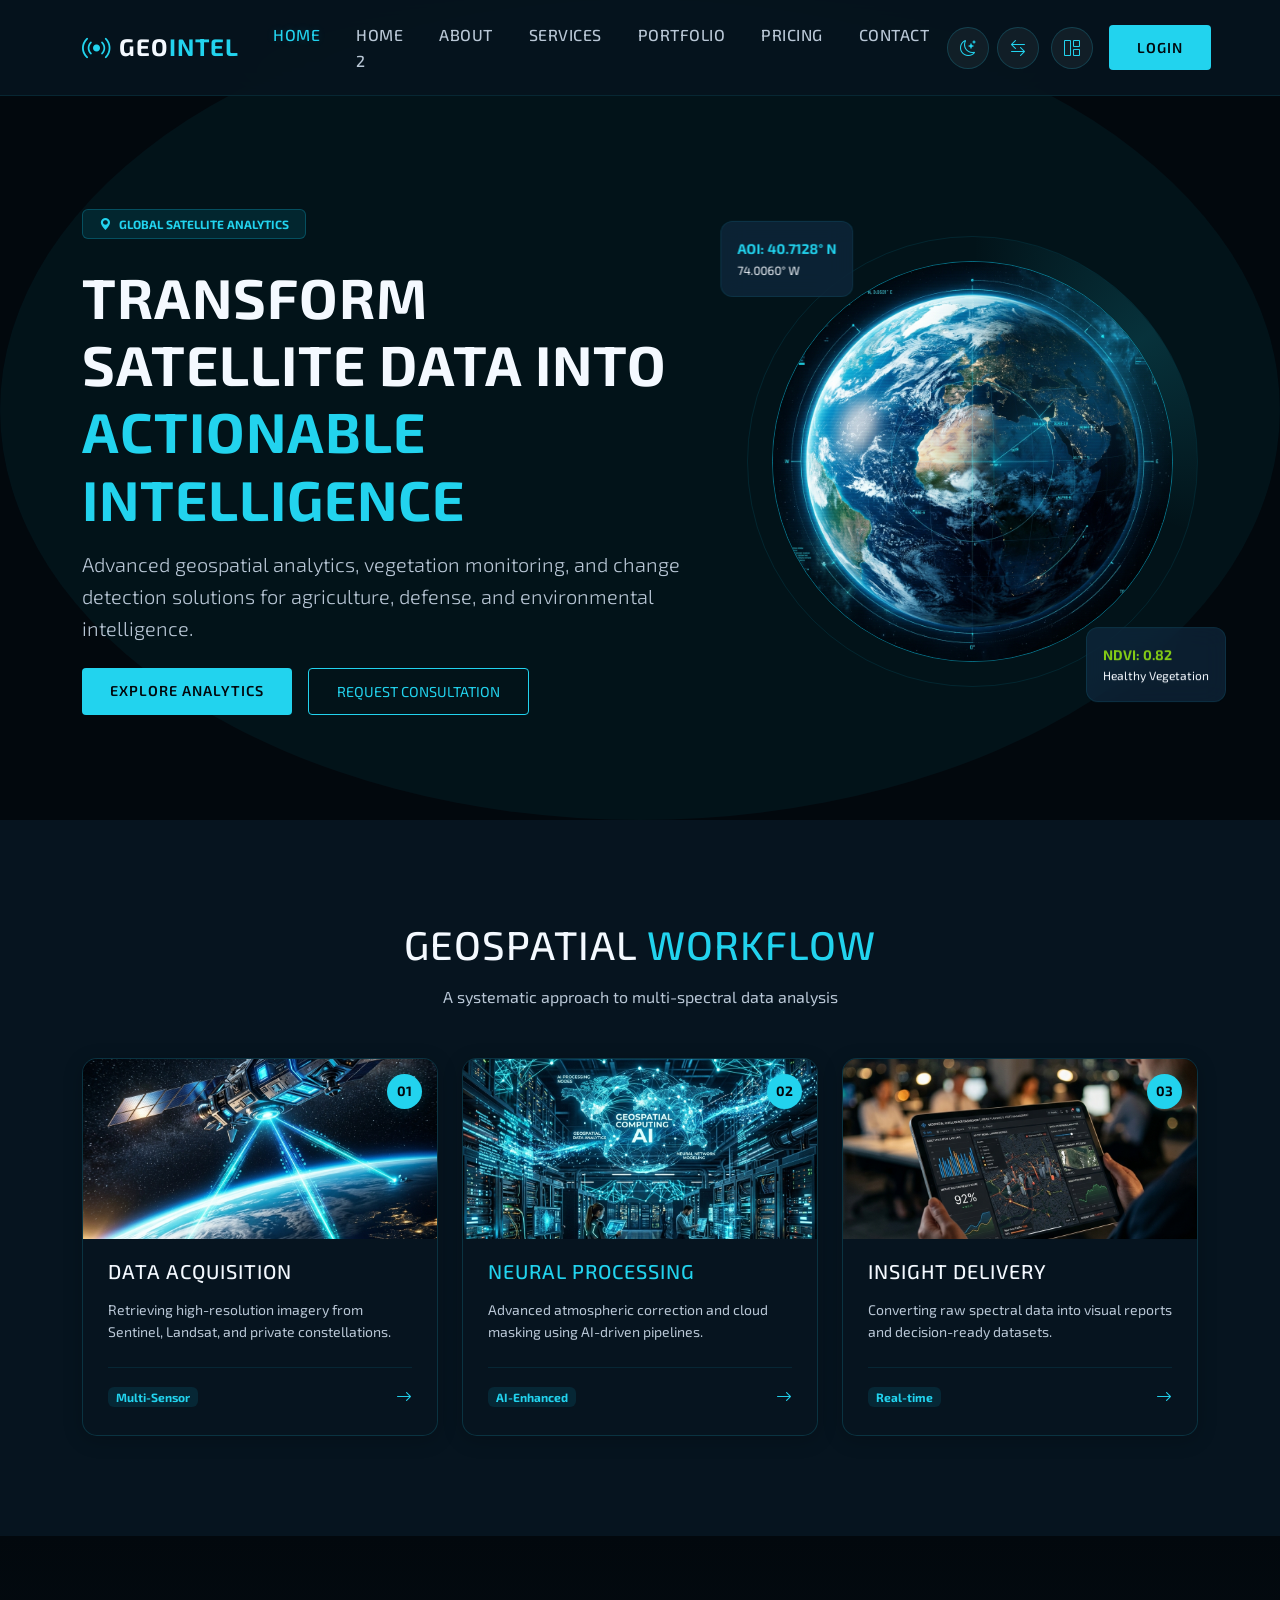
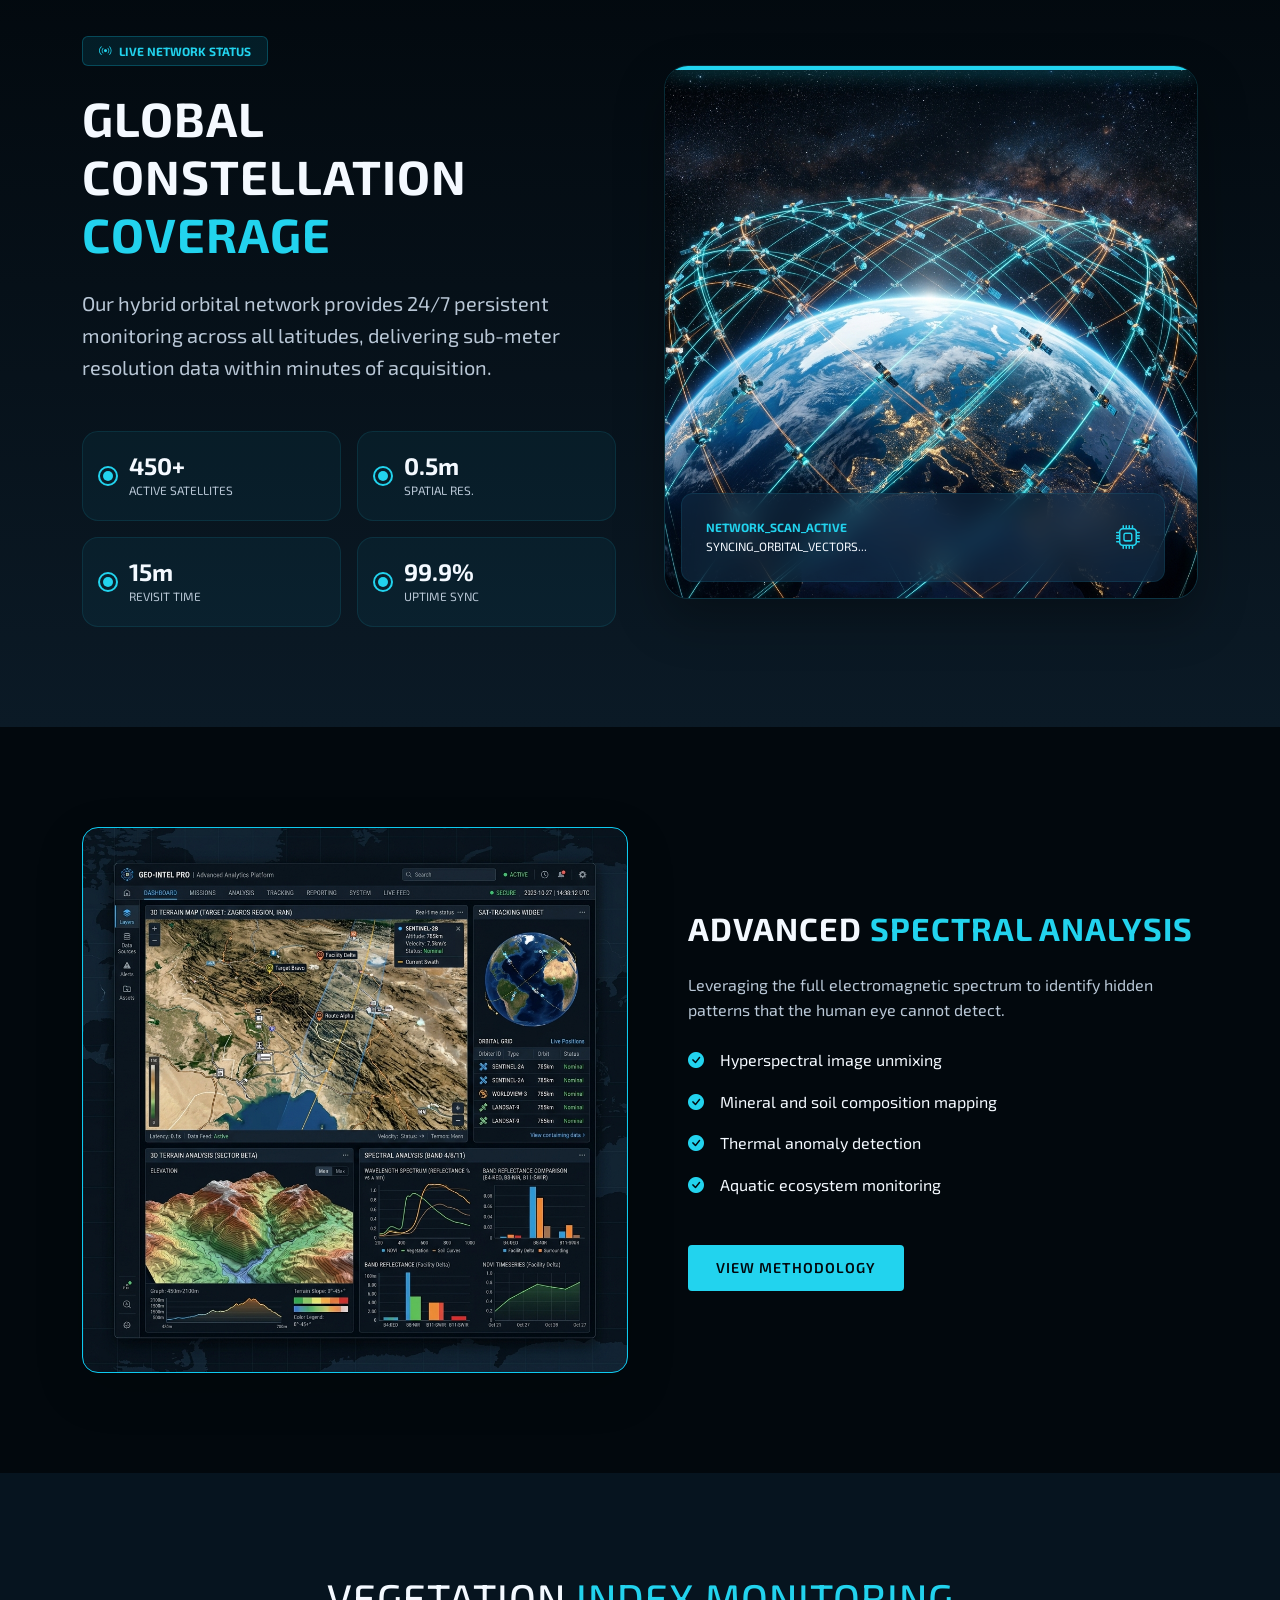
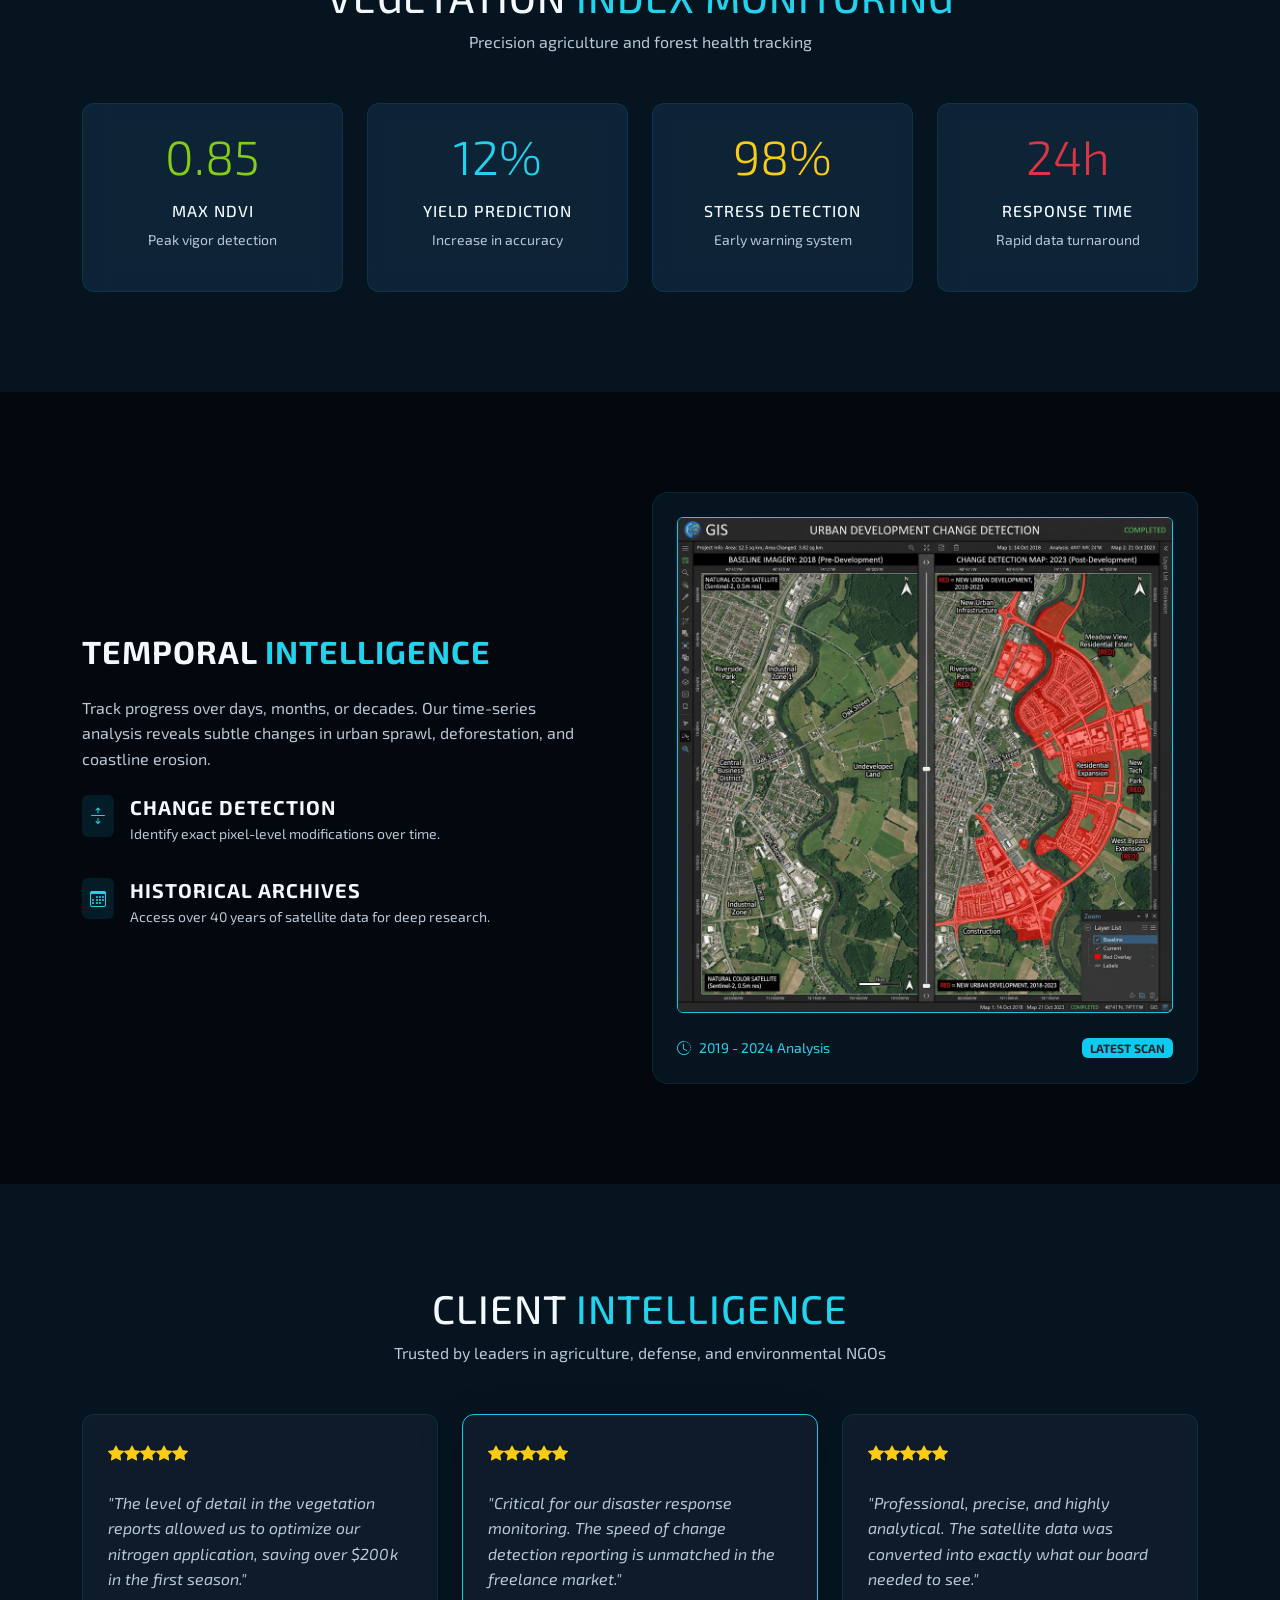
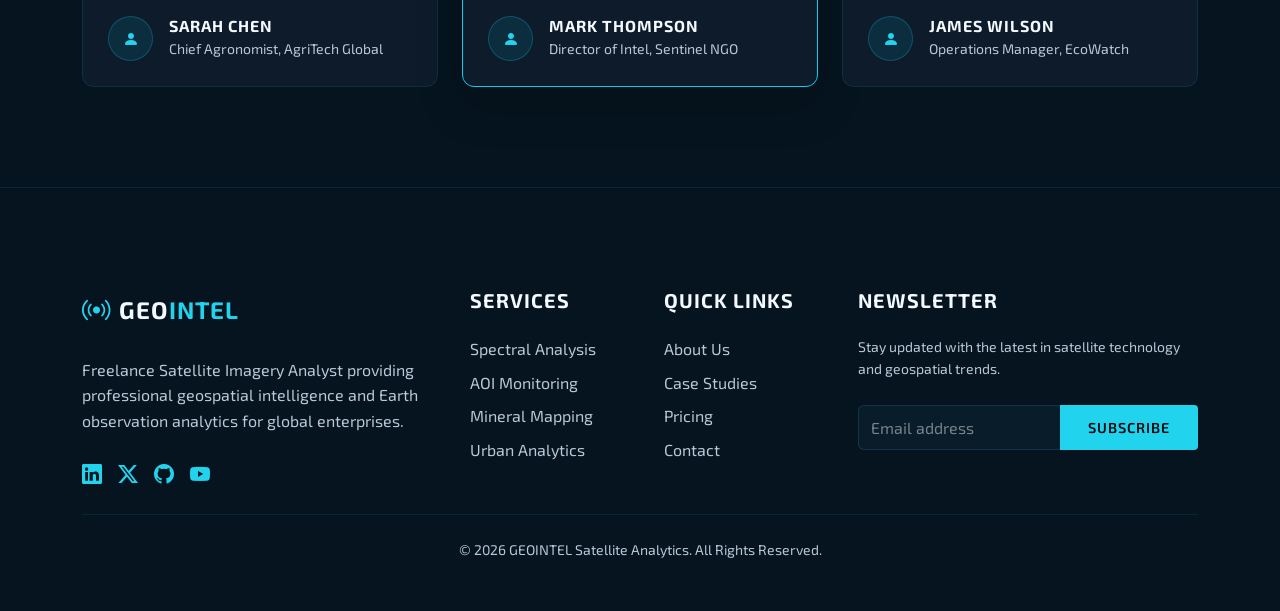
==== index.html @ 8bc8aa40 "Finalize responsive UI, navigation fixes, and brand favicon integration" ====
<!DOCTYPE html>
<html lang="en" dir="ltr">
<head>
    <meta charset="UTF-8">
    <meta name="viewport" content="width=device-width, initial-scale=1.0">
    <title>Satellite Intelligence | Freelance Satellite Imagery Analyst</title>
    <link rel="icon" type="image/svg+xml" href="assets/images/favicon.svg">
    <meta name="description" content="Premium geospatial intelligence, vegetation monitoring, and change detection solutions.">
    
    <!-- Fonts -->
    <link rel="preconnect" href="https://fonts.googleapis.com">
    <link rel="preconnect" href="https://fonts.gstatic.com" crossorigin>
    <link href="https://fonts.googleapis.com/css2?family=Exo+2:wght@300;400;600;700;800&display=swap" rel="stylesheet">
    
    <!-- Bootstrap 5 -->
    <link href="https://cdn.jsdelivr.net/npm/bootstrap@5.3.0/dist/css/bootstrap.min.css" rel="stylesheet">
    <link rel="stylesheet" href="https://cdn.jsdelivr.net/npm/bootstrap-icons@1.11.0/font/bootstrap-icons.css">
    
    <!-- Custom CSS -->
    <link rel="stylesheet" href="assets/css/style.css">
</head>
<body class="grid-bg">

    <!-- Navigation -->
    <nav class="navbar navbar-expand-lg navbar-dark navbar-custom fixed-top">
        <div class="container">
            <a class="navbar-brand d-flex align-items-center" href="index.html">
                <i class="bi bi-broadcast text-info me-2 fs-3"></i>
                <span class="fw-bold">GEO<span class="text-info">INTEL</span></span>
            </a>
            <button class="navbar-toggler border-0" type="button" data-bs-toggle="collapse" data-bs-target="#navbarNav">
                <span class="navbar-toggler-icon"></span>
            </button>
            <div class="collapse navbar-collapse" id="navbarNav">
                <ul class="navbar-nav mx-auto">
                    <li class="nav-item"><a class="nav-link active" href="index.html">Home</a></li>
                    <li class="nav-item"><a class="nav-link" href="home-2.html">Home 2</a></li>
                    <li class="nav-item"><a class="nav-link" href="about.html">About</a></li>
                    <li class="nav-item"><a class="nav-link" href="services.html">Services</a></li>
                    <li class="nav-item"><a class="nav-link" href="portfolio.html">Portfolio</a></li>
                    <li class="nav-item"><a class="nav-link" href="pricing.html">Pricing</a></li>
                    <li class="nav-item"><a class="nav-link" href="contact.html">Contact</a></li>
                </ul>
                <div class="d-flex align-items-center gap-2 mt-3 mt-lg-0">
                    <button class="btn btn-icon-circle" id="themeToggle" title="Toggle Theme">
                        <i class="bi bi-moon-stars"></i>
                    </button>
                    <button class="btn btn-icon-circle" id="rtlToggle" title="Toggle RTL">
                        <i class="bi bi-arrow-left-right"></i>
                    </button>
                    <a href="dashboard.html" class="btn btn-icon-circle ms-1" title="Dashboard">
                        <i class="bi bi-grid-1x2"></i>
                    </a>
                    <a href="login.html" class="btn btn-geo ms-2">Login</a>
                </div>
            </div>
        </div>
    </nav>

    <!-- Hero Section -->
    <header class="hero-section position-relative d-flex align-items-center overflow-hidden pb-5" style="min-height: calc(100vh - 80px); padding-top: 152px !important;">
        <div class="scan-line"></div>
        <div class="container position-relative z-3">
            <div class="row align-items-center">
                <div class="col-lg-7 text-center text-lg-start">
                    <div class="badge bg-info bg-opacity-10 text-info px-3 py-2 mb-4 border border-info border-opacity-25">
                        <i class="bi bi-geo-alt-fill me-2"></i>GLOBAL SATELLITE ANALYTICS
                    </div>
                    <h1 class="display-4 fw-bold mb-3 text-white">
                        Transform Satellite Data Into <span class="text-info">Actionable Intelligence</span>
                    </h1>
                    <p class="lead text-muted mb-4 fs-5">
                        Advanced geospatial analytics, vegetation monitoring, and change detection solutions for agriculture, defense, and environmental intelligence.
                    </p>
                    <div class="d-flex flex-column flex-sm-row gap-3 justify-content-center justify-content-lg-start">
                        <a href="#analytics" class="btn btn-geo btn-lg">Explore Analytics</a>
                        <a href="contact.html" class="btn btn-outline-geo btn-lg">Request Consultation</a>
                    </div>
                </div>
                <div class="col-lg-5 mt-5 mt-lg-0">
                    <div class="hero-visual position-relative">
                        <div class="radar-glow rounded-circle p-4 border border-info border-opacity-10">
                            <img src="assets/images/hero.png" alt="Satellite View" class="img-fluid rounded-circle border border-info border-opacity-50">
                        </div>
                        <div class="floating-data position-absolute top-0 start-0 p-3 glass-panel animate-pulse-cyan" style="transform: translate(-20%, -20%);">
                            <div class="text-info small fw-bold">AOI: 40.7128° N</div>
                            <div class="text-white smaller">74.0060° W</div>
                        </div>
                        <div class="floating-data position-absolute bottom-0 end-0 p-3 glass-panel" style="transform: translate(20%, 20%);">
                            <div class="text-success small fw-bold">NDVI: 0.82</div>
                            <div class="text-white smaller">Healthy Vegetation</div>
                        </div>
                    </div>
                </div>
            </div>
        </div>
        
        <!-- Atmospheric effects -->
        <div class="position-absolute top-0 start-0 w-100 h-100 opacity-20 pointer-events-none">
            <div class="bg-primary position-absolute top-0 start-0 w-100 h-100"></div>
            <div class="position-absolute top-50 start-50 translate-middle w-100 h-100 bg-info rounded-circle filter-blur-100" style="opacity: 0.05; width: 800px; height: 800px;"></div>
        </div>
    </header>

    <!-- Section 1: Geospatial Workflow -->
    <section class="section-padding bg-secondary bg-opacity-50">
        <div class="container">
            <div class="text-center mb-5">
                <h2 class="h1 mb-3">Geospatial <span class="text-info">Workflow</span></h2>
                <p class="text-muted">A systematic approach to multi-spectral data analysis</p>
            </div>
            <div class="row g-4">
                <div class="col-md-4">
                    <div class="workflow-card h-100">
                        <div class="workflow-image-wrapper">
                            <div class="workflow-step">01</div>
                            <img src="assets/images/workflow_1.png" alt="Data Acquisition">
                        </div>
                        <div class="workflow-content">
                            <h3 class="h5 mb-3">Data Acquisition</h3>
                            <p class="text-muted small">Retrieving high-resolution imagery from Sentinel, Landsat, and private constellations.</p>
                            <div class="mt-4 pt-3 border-top border-info border-opacity-10 d-flex justify-content-between align-items-center">
                                <span class="badge bg-info bg-opacity-10 text-info">Multi-Sensor</span>
                                <i class="bi bi-arrow-right text-info"></i>
                            </div>
                        </div>
                    </div>
                </div>
                <div class="col-md-4">
                    <div class="workflow-card h-100">
                        <div class="workflow-image-wrapper">
                            <div class="workflow-step">02</div>
                            <img src="assets/images/workflow_2.png" alt="Neural Processing">
                        </div>
                        <div class="workflow-content">
                            <h3 class="h5 mb-3 text-info">Neural Processing</h3>
                            <p class="text-muted small">Advanced atmospheric correction and cloud masking using AI-driven pipelines.</p>
                            <div class="mt-4 pt-3 border-top border-info border-opacity-10 d-flex justify-content-between align-items-center">
                                <span class="badge bg-info bg-opacity-10 text-info">AI-Enhanced</span>
                                <i class="bi bi-arrow-right text-info"></i>
                            </div>
                        </div>
                    </div>
                </div>
                <div class="col-md-4">
                    <div class="workflow-card h-100">
                        <div class="workflow-image-wrapper">
                            <div class="workflow-step">03</div>
                            <img src="assets/images/workflow_3.png" alt="Insight Delivery">
                        </div>
                        <div class="workflow-content">
                            <h3 class="h5 mb-3">Insight Delivery</h3>
                            <p class="text-muted small">Converting raw spectral data into visual reports and decision-ready datasets.</p>
                            <div class="mt-4 pt-3 border-top border-info border-opacity-10 d-flex justify-content-between align-items-center">
                                <span class="badge bg-info bg-opacity-10 text-info">Real-time</span>
                                <i class="bi bi-arrow-right text-info"></i>
                            </div>
                        </div>
                    </div>
                </div>
            </div>
        </div>
    </section>

    <!-- Section 2: Constellation Coverage (New Unique Section) -->
    <section class="constellation-section">
        <div class="container">
            <div class="row align-items-center g-5">
                <div class="col-lg-6">
                    <div class="badge bg-info bg-opacity-10 text-info px-3 py-2 mb-4 border border-info border-opacity-25">
                        <i class="bi bi-broadcast me-2"></i>LIVE NETWORK STATUS
                    </div>
                    <h2 class="display-5 fw-bold text-white mb-4">
                        Global Constellation <span class="text-info">Coverage</span>
                    </h2>
                    <p class="text-muted mb-5 fs-5">
                        Our hybrid orbital network provides 24/7 persistent monitoring across all latitudes, delivering sub-meter resolution data within minutes of acquisition.
                    </p>
                    
                    <div class="row g-3">
                        <div class="col-sm-6">
                            <div class="stat-card d-flex align-items-center gap-3">
                                <div class="stat-pulse"></div>
                                <div>
                                    <div class="h4 mb-0 fw-bold">450+</div>
                                    <div class="smaller text-muted text-uppercase tracking-widest">Active Satellites</div>
                                </div>
                            </div>
                        </div>
                        <div class="col-sm-6">
                            <div class="stat-card d-flex align-items-center gap-3">
                                <div class="stat-pulse"></div>
                                <div>
                                    <div class="h4 mb-0 fw-bold">0.5m</div>
                                    <div class="smaller text-muted text-uppercase tracking-widest">Spatial Res.</div>
                                </div>
                            </div>
                        </div>
                        <div class="col-sm-6">
                            <div class="stat-card d-flex align-items-center gap-3">
                                <div class="stat-pulse"></div>
                                <div>
                                    <div class="h4 mb-0 fw-bold">15m</div>
                                    <div class="smaller text-muted text-uppercase tracking-widest">Revisit Time</div>
                                </div>
                            </div>
                        </div>
                        <div class="col-sm-6">
                            <div class="stat-card d-flex align-items-center gap-3">
                                <div class="stat-pulse"></div>
                                <div>
                                    <div class="h4 mb-0 fw-bold">99.9%</div>
                                    <div class="smaller text-muted text-uppercase tracking-widest">Uptime Sync</div>
                                </div>
                            </div>
                        </div>
                    </div>
                </div>
                <div class="col-lg-6">
                    <div class="scan-box radar-glow">
                        <img src="assets/images/constellation.png" class="img-fluid" alt="Global Constellation Coverage">
                        <div class="position-absolute bottom-0 start-0 w-100 p-4 glass-panel m-3 d-flex justify-content-between align-items-center" style="width: calc(100% - 3rem) !important;">
                            <div>
                                <div class="smaller text-info fw-bold">NETWORK_SCAN_ACTIVE</div>
                                <div class="text-white smaller">SYNCING_ORBITAL_VECTORS...</div>
                            </div>
                            <div class="text-info fs-4"><i class="bi bi-cpu"></i></div>
                        </div>
                    </div>
                </div>
            </div>
        </div>
    </section>

    <!-- Section 2: Spectral Analysis -->
    <section class="section-padding">
        <div class="container">
            <div class="row align-items-center">
                <div class="col-lg-6 mb-5 mb-lg-0">
                    <div class="position-relative">
                        <img src="assets/images/dashboard-preview.png" alt="Analysis" class="img-fluid rounded-4 shadow-lg">
                        <div class="position-absolute top-50 start-50 translate-middle w-100 h-100 border border-info border-opacity-20 rounded-4" style="transform: translate(-10px, 10px);"></div>
                    </div>
                </div>
                <div class="col-lg-6 ps-lg-5">
                    <h2 class="mb-4">Advanced <span class="text-info">Spectral Analysis</span></h2>
                    <p class="mb-4 text-muted">Leveraging the full electromagnetic spectrum to identify hidden patterns that the human eye cannot detect.</p>
                    <ul class="list-unstyled mb-5">
                        <li class="mb-3 d-flex align-items-center"><i class="bi bi-check-circle-fill text-info me-3"></i> Hyperspectral image unmixing</li>
                        <li class="mb-3 d-flex align-items-center"><i class="bi bi-check-circle-fill text-info me-3"></i> Mineral and soil composition mapping</li>
                        <li class="mb-3 d-flex align-items-center"><i class="bi bi-check-circle-fill text-info me-3"></i> Thermal anomaly detection</li>
                        <li class="mb-3 d-flex align-items-center"><i class="bi bi-check-circle-fill text-info me-3"></i> Aquatic ecosystem monitoring</li>
                    </ul>
                    <div class="mt-4">
                        <a href="services.html" class="btn btn-geo">View Methodology</a>
                    </div>
                </div>
            </div>
        </div>
    </section>

    <!-- Section 3: Vegetation Monitoring -->
    <section class="section-padding bg-secondary bg-opacity-30">
        <div class="container">
            <div class="text-center mb-5">
                <h2 class="h1">Vegetation <span class="text-info">Index Monitoring</span></h2>
                <p class="text-muted">Precision agriculture and forest health tracking</p>
            </div>
            <div class="row g-4">
                <div class="col-lg-3 col-md-6">
                    <div class="text-center p-4 glass-panel h-100">
                        <div class="display-5 text-success mb-3">0.85</div>
                        <h4 class="h6">Max NDVI</h4>
                        <p class="small text-muted">Peak vigor detection</p>
                    </div>
                </div>
                <div class="col-lg-3 col-md-6">
                    <div class="text-center p-4 glass-panel h-100">
                        <div class="display-5 text-info mb-3">12%</div>
                        <h4 class="h6">Yield Prediction</h4>
                        <p class="small text-muted">Increase in accuracy</p>
                    </div>
                </div>
                <div class="col-lg-3 col-md-6">
                    <div class="text-center p-4 glass-panel h-100">
                        <div class="display-5 text-warning mb-3">98%</div>
                        <h4 class="h6">Stress Detection</h4>
                        <p class="small text-muted">Early warning system</p>
                    </div>
                </div>
                <div class="col-lg-3 col-md-6">
                    <div class="text-center p-4 glass-panel h-100">
                        <div class="display-5 text-danger mb-3">24h</div>
                        <h4 class="h6">Response Time</h4>
                        <p class="small text-muted">Rapid data turnaround</p>
                    </div>
                </div>
            </div>
        </div>
    </section>

    <!-- Section 4: Time-Series Tracking -->
    <section class="section-padding">
        <div class="container">
            <div class="row align-items-center">
                <div class="col-lg-6 order-lg-2">
                    <div class="p-4 bg-dark rounded-4 border border-info border-opacity-10 position-relative overflow-hidden">
                        <div class="scan-line"></div>
                        <img src="assets/images/change-detection.png" alt="Terrain" class="img-fluid rounded border border-info border-opacity-30">
                        <div class="mt-4 d-flex justify-content-between align-items-center">
                            <div class="small text-info"><i class="bi bi-clock-history me-2"></i>2019 - 2024 Analysis</div>
                            <div class="badge bg-info text-dark">LATEST SCAN</div>
                        </div>
                    </div>
                </div>
                <div class="col-lg-6 order-lg-1 pe-lg-5">
                    <h2 class="mb-4">Temporal <span class="text-info">Intelligence</span></h2>
                    <p class="text-muted mb-4">Track progress over days, months, or decades. Our time-series analysis reveals subtle changes in urban sprawl, deforestation, and coastline erosion.</p>
                    <div class="d-grid gap-3">
                        <div class="d-flex align-items-start gap-3">
                            <div class="bg-info bg-opacity-10 p-2 rounded"><i class="bi bi-arrows-expand text-info"></i></div>
                            <div>
                                <h5 class="mb-1">Change Detection</h5>
                                <p class="small text-muted">Identify exact pixel-level modifications over time.</p>
                            </div>
                        </div>
                        <div class="d-flex align-items-start gap-3">
                            <div class="bg-info bg-opacity-10 p-2 rounded"><i class="bi bi-calendar3 text-info"></i></div>
                            <div>
                                <h5 class="mb-1">Historical Archives</h5>
                                <p class="small text-muted">Access over 40 years of satellite data for deep research.</p>
                            </div>
                        </div>
                    </div>
                </div>
            </div>
        </div>
    </section>

    <!-- Section 5: Client Intelligence -->
    <section class="section-padding bg-secondary bg-opacity-50">
        <div class="container">
            <div class="text-center mb-5">
                <h2 class="h1">Client <span class="text-info">Intelligence</span></h2>
                <p class="text-muted">Trusted by leaders in agriculture, defense, and environmental NGOs</p>
            </div>
            <div class="row g-4">
                <div class="col-md-4">
                    <div class="geo-card h-100">
                        <div class="d-flex mb-4">
                            <i class="bi bi-star-fill text-warning"></i>
                            <i class="bi bi-star-fill text-warning"></i>
                            <i class="bi bi-star-fill text-warning"></i>
                            <i class="bi bi-star-fill text-warning"></i>
                            <i class="bi bi-star-fill text-warning"></i>
                        </div>
                        <p class="fst-italic">"The level of detail in the vegetation reports allowed us to optimize our nitrogen application, saving over $200k in the first season."</p>
                        <div class="d-flex align-items-center mt-4">
                            <div class="bg-info bg-opacity-10 rounded-circle me-3 d-flex align-items-center justify-content-center border border-info border-opacity-25" style="width: 45px; height: 45px;">
                                <i class="bi bi-person-fill text-info"></i>
                            </div>
                            <div>
                                <h6 class="mb-0">Sarah Chen</h6>
                                <span class="small text-muted">Chief Agronomist, AgriTech Global</span>
                            </div>
                        </div>
                    </div>
                </div>
                <div class="col-md-4">
                    <div class="geo-card h-100 border-info border-opacity-20 shadow-lg">
                        <div class="d-flex mb-4">
                            <i class="bi bi-star-fill text-warning"></i>
                            <i class="bi bi-star-fill text-warning"></i>
                            <i class="bi bi-star-fill text-warning"></i>
                            <i class="bi bi-star-fill text-warning"></i>
                            <i class="bi bi-star-fill text-warning"></i>
                        </div>
                        <p class="fst-italic">"Critical for our disaster response monitoring. The speed of change detection reporting is unmatched in the freelance market."</p>
                        <div class="d-flex align-items-center mt-4">
                            <div class="bg-info bg-opacity-10 rounded-circle me-3 d-flex align-items-center justify-content-center border border-info border-opacity-25" style="width: 45px; height: 45px;">
                                <i class="bi bi-person-fill text-info"></i>
                            </div>
                            <div>
                                <h6 class="mb-0">Mark Thompson</h6>
                                <span class="small text-muted">Director of Intel, Sentinel NGO</span>
                            </div>
                        </div>
                    </div>
                </div>
                <div class="col-md-4">
                    <div class="geo-card h-100">
                        <div class="d-flex mb-4">
                            <i class="bi bi-star-fill text-warning"></i>
                            <i class="bi bi-star-fill text-warning"></i>
                            <i class="bi bi-star-fill text-warning"></i>
                            <i class="bi bi-star-fill text-warning"></i>
                            <i class="bi bi-star-fill text-warning"></i>
                        </div>
                        <p class="fst-italic">"Professional, precise, and highly analytical. The satellite data was converted into exactly what our board needed to see."</p>
                        <div class="d-flex align-items-center mt-4">
                            <div class="bg-info bg-opacity-10 rounded-circle me-3 d-flex align-items-center justify-content-center border border-info border-opacity-25" style="width: 45px; height: 45px;">
                                <i class="bi bi-person-fill text-info"></i>
                            </div>
                            <div>
                                <h6 class="mb-0">James Wilson</h6>
                                <span class="small text-muted">Operations Manager, EcoWatch</span>
                            </div>
                        </div>
                    </div>
                </div>
            </div>
        </div>
    </section>

    <!-- Footer -->
    <footer class="footer section-padding bg-dark border-top border-info border-opacity-10 position-relative overflow-hidden">
        <div class="grid-bg position-absolute top-0 start-0 w-100 h-100 opacity-10"></div>
        <div class="container position-relative z-3">
            <div class="row g-5">
                <div class="col-lg-4">
                    <a class="navbar-brand d-flex align-items-center mb-4" href="#">
                        <i class="bi bi-broadcast text-info me-2 fs-3"></i>
                        <span class="fw-bold text-white">GEO<span class="text-info">INTEL</span></span>
                    </a>
                    <p class="text-muted">Freelance Satellite Imagery Analyst providing professional geospatial intelligence and Earth observation analytics for global enterprises.</p>
                    <div class="d-flex gap-2 mt-4 justify-content-lg-start justify-content-center">
                        <a href="#" class="text-info fs-5 hover-glow"><i class="bi bi-linkedin"></i></a>
                        <a href="#" class="text-info fs-5 hover-glow ms-2"><i class="bi bi-twitter-x"></i></a>
                        <a href="#" class="text-info fs-5 hover-glow ms-2"><i class="bi bi-github"></i></a>
                        <a href="#" class="text-info fs-5 hover-glow ms-2"><i class="bi bi-youtube"></i></a>
                    </div>
                </div>
                <div class="col-md-4 col-lg-2">
                    <h5 class="mb-4">Services</h5>
                    <ul class="list-unstyled">
                        <li class="mb-2"><a href="services.html" class="text-muted text-decoration-none">Spectral Analysis</a></li>
                        <li class="mb-2"><a href="services.html" class="text-muted text-decoration-none">AOI Monitoring</a></li>
                        <li class="mb-2"><a href="services.html" class="text-muted text-decoration-none">Mineral Mapping</a></li>
                        <li class="mb-2"><a href="services.html" class="text-muted text-decoration-none">Urban Analytics</a></li>
                    </ul>
                </div>
                <div class="col-md-4 col-lg-2">
                    <h5 class="mb-4">Quick Links</h5>
                    <ul class="list-unstyled">
                        <li class="mb-2"><a href="about.html" class="text-muted text-decoration-none">About Us</a></li>
                        <li class="mb-2"><a href="portfolio.html" class="text-muted text-decoration-none">Case Studies</a></li>
                        <li class="mb-2"><a href="pricing.html" class="text-muted text-decoration-none">Pricing</a></li>
                        <li class="nav-item"><a href="contact.html" class="text-muted text-decoration-none">Contact</a></li>
                    </ul>
                </div>
                <div class="col-md-4 col-lg-4">
                    <h5 class="mb-4">Newsletter</h5>
                    <p class="text-muted small">Stay updated with the latest in satellite technology and geospatial trends.</p>
                    <form class="mt-4">
                        <div class="input-group">
                            <input type="email" class="form-control bg-secondary border-0 text-white" placeholder="Email address">
                            <button class="btn btn-geo" type="button">Subscribe</button>
                        </div>
                    </form>
                </div>
            </div>
            <div class="mt-4 pt-4 border-top border-info border-opacity-10 text-center">
                <p class="text-muted small mb-0">&copy; 2026 GEOINTEL Satellite Analytics. All Rights Reserved.</p>
            </div>
        </div>
    </footer>

    <!-- Back to Top -->
    <button class="btn btn-icon-circle position-fixed bottom-0 end-0 m-4 z-3 d-none shadow-lg" id="backToTop" title="Back to Top">
        <i class="bi bi-arrow-up"></i>
    </button>

    <!-- Bootstrap JS -->
    <script src="https://cdn.jsdelivr.net/npm/bootstrap@5.3.0/dist/js/bootstrap.bundle.min.js"></script>
    <!-- Custom JS -->
    <script src="assets/js/main.js"></script>
</body>
</html>
---- assets/css/style.css ----
/* 
    ==================================================
    DESIGN SYSTEM: SATELLITE INTELLIGENCE
    ==================================================
*/

:root {
    --bg-primary: #02080d;
    --bg-secondary: #06141f;
    --card-bg: #0d1b2a;
    --deep-teal: #0f766e;
    --aurora-cyan: #22d3ee;
    --satellite-lime: #84cc16;
    --atmospheric-blue: #38bdf8;
    --earth-sand: #c2a878;
    --text-primary: #f4f9ff;
    --text-muted: #b9c7d6;
    --success: #65a30d;
    --warning: #facc15;
    --danger: #ef4444;
    --grid-glow: rgba(34, 211, 238, 0.16);
    --font-heading: 'Exo 2', sans-serif;
    --font-body: 'Exo 2', sans-serif;
    --transition: all 0.3s cubic-bezier(0.4, 0, 0.2, 1);
}

body.light-mode {
    --bg-primary: #f4f9ff;
    --bg-secondary: #e2e8f0;
    --card-bg: #ffffff;
    --text-primary: #0d2233;
    --text-muted: #475569;
    --text-contrast: #06141f;
    --grid-glow: rgba(15, 118, 110, 0.1);
}

html, body {
    background-color: var(--bg-primary);
    color: var(--text-primary);
    font-family: var(--font-body);
    overflow-x: hidden;
    line-height: 1.6;
    min-height: 100vh;
    
    transition: background-color 0.4s ease, color 0.4s ease;
}

@media (max-width: 991px) {
    html, body {
        padding-top: 70px;
    }
}

section {
    background-color: var(--bg-primary);
}

/* Global Text Colors */
p, .lead {
    color: var(--text-muted);
}

.text-muted {
    color: var(--text-muted) !important;
}

.text-white {
    color: var(--text-contrast) !important;
}

footer a.text-muted {
    color: var(--text-muted) !important;
    transition: var(--transition);
}

footer a.text-muted:hover {
    color: var(--aurora-cyan) !important;
}

.smaller {
    font-size: 0.75rem;
}

.text-info {
    color: var(--aurora-cyan) !important;
}

.text-success {
    color: var(--satellite-lime) !important;
}

.text-warning {
    color: var(--warning) !important;
}

/* Theme-Aware Background & Text Overrides */
.bg-primary {
    background-color: var(--bg-primary) !important;
}

.bg-secondary {
    background-color: var(--bg-secondary) !important;
}

.bg-dark {
    background-color: var(--bg-secondary) !important; /* Standardize dark backgrounds to secondary theme color */
}

body.light-mode .bg-primary {
    background-color: var(--bg-primary) !important;
}

body.light-mode .bg-secondary {
    background-color: #f1f5f9 !important;
}

body.light-mode .bg-dark {
    background-color: #e2e8f0 !important;
}

body.light-mode .text-white {
    color: var(--text-contrast) !important;
}

body.light-mode .text-muted {
    color: var(--text-muted) !important;
}

body.light-mode .geo-card {
    background-color: var(--card-bg) !important;
    border-color: rgba(15, 118, 110, 0.1) !important;
    box-shadow: 0 4px 12px rgba(0,0,0,0.05) !important;
}

/* Neutralize opacity in light mode for large layout elements, but preserve for small tinted components */
body.light-mode .bg-opacity-50, 
body.light-mode .bg-opacity-30, 
body.light-mode .bg-opacity-10:not(.badge):not(.alert) {
    --bs-bg-opacity: 1 !important;
}

body.light-mode .badge.bg-opacity-10,
body.light-mode .alert.bg-opacity-10 {
    --bs-bg-opacity: 0.15 !important;
}

body.light-mode .text-info {
    color: #0284c7 !important;
}

body.light-mode .glass-panel {
    background: rgba(255, 255, 255, 0.9) !important;
    border-color: rgba(15, 118, 110, 0.2) !important;
}

body.light-mode .navbar-custom {
    background: rgba(244, 249, 255, 0.9);
    border-color: rgba(15, 118, 110, 0.1);
}

body.light-mode .dashboard-sidebar {
    background: #f8fafc;
    border-color: #e2e8f0;
}

body.light-mode .dashboard-nav-link {
    color: #64748b;
}

body.light-mode .dashboard-nav-link:hover, 
body.light-mode .dashboard-nav-link.active {
    background: #f1f5f9;
    color: var(--deep-teal);
}

body.light-mode .form-control {
    background-color: #ffffff !important;
    border-color: #cbd5e1 !important;
    color: #0f172a !important;
}

.form-control::placeholder {
    color: rgba(255, 255, 255, 0.45) !important;
}

body.light-mode .form-control::placeholder {
    color: rgba(0, 0, 0, 0.4) !important;
}

body.light-mode .form-control::placeholder {
    color: #94a3b8 !important;
}

body.light-mode .btn-geo {
    color: #ffffff;
}

body.light-mode .nav-link {
    color: #475569 !important;
}

body.light-mode .nav-link:hover, body.light-mode .nav-link.active {
    color: var(--deep-teal) !important;
}

body.light-mode .dropdown-menu {
    background-color: #ffffff !important;
    border-color: #e2e8f0 !important;
}

body.light-mode .dropdown-item {
    color: #475569 !important;
}

body.light-mode .dropdown-item:hover {
    background-color: #f1f5f9 !important;
    color: var(--deep-teal) !important;
}

/* Dashboard List Items & Tables */
body.light-mode .list-group-item {
    background-color: #ffffff !important;
    color: #475569 !important;
    border-color: #e2e8f0 !important;
}

body.light-mode .list-group-item-action:hover {
    background-color: #f8fafc !important;
}

body.light-mode .table {
    color: #0f172a !important;
    border-color: #e2e8f0 !important;
}

body.light-mode .table-dark {
    background-color: #ffffff !important;
}

body.light-mode .table thead th {
    background-color: #f8fafc !important;
    color: #0f172a !important;
}

/* Force Dark Bootstrap Components to Light Mode */
body.light-mode .navbar-dark .navbar-toggler-icon {
    filter: invert(1);
}

body.light-mode .dropdown-menu-dark {
    background-color: #ffffff !important;
    color: #0f172a !important;
    border-color: #e2e8f0 !important;
}

body.light-mode .dropdown-menu-dark .dropdown-item {
    color: #475569 !important;
}

body.light-mode .dropdown-menu-dark .dropdown-item:hover {
    background-color: #f1f5f9 !important;
    color: var(--deep-teal) !important;
}

body.light-mode .footer {
    background-color: #f8fafc !important;
    border-color: #e2e8f0 !important;
}

body.light-mode .hero-section {
    background-color: var(--bg-primary) !important;
}

h1, h2, h3, h4, h5, h6 {
    font-family: var(--font-heading);
    font-weight: 700;
    letter-spacing: 1px;
    text-transform: uppercase;
}

.navbar-brand {
    font-family: var(--font-heading);
    font-size: 1.5rem;
    letter-spacing: 1px;
    color: var(--text-contrast) !important;
    text-decoration: none;
}

body.light-mode .navbar-brand,
body.light-mode .navbar-brand span:not(.text-info) {
    color: #000000 !important;
}

/* ==================================================
   LAYOUT UTILITIES
   ================================================== */

.section-padding {
    padding: 100px 0;
    background-color: var(--bg-primary); /* Ensure sections inherit theme background */
}

footer.section-padding {
    padding-bottom: 50px;
}

@media (max-width: 768px) {
    .section-padding {
        padding: 60px 0;
    }
}

.glass-panel {
    background: rgba(19, 45, 70, 0.6);
    backdrop-filter: blur(12px);
    border: 1px solid rgba(34, 211, 238, 0.1);
    border-radius: 12px;
}

/* ==================================================
   ANIMATIONS
   ================================================== */

@keyframes radar-sweep {
    0% { transform: rotate(0deg); }
    100% { transform: rotate(360deg); }
}

.radar-glow {
    position: relative;
    overflow: hidden;
}

.radar-glow::after {
    content: '';
    position: absolute;
    top: -50%;
    left: -50%;
    width: 200%;
    height: 200%;
    background: conic-gradient(from 0deg, transparent, var(--grid-glow), transparent 30%);
    animation: radar-sweep 6s linear infinite;
    pointer-events: none;
}

.hover-glow:hover {
    color: var(--aurora-cyan) !important;
    text-decoration: underline !important;
}

/* Social Buttons */
.btn-social {
    background: rgba(255, 255, 255, 0.05);
    border: 1px solid rgba(255, 255, 255, 0.1);
    color: var(--text-primary);
    transition: var(--transition);
    display: flex;
    align-items: center;
    justify-content: center;
    gap: 10px;
    padding: 10px;
    border-radius: 8px;
    text-decoration: none !important;
    font-size: 0.9rem;
}

.btn-social:hover {
    background: rgba(255, 255, 255, 0.1);
    border-color: var(--aurora-cyan);
    color: var(--aurora-cyan);
}

body.light-mode .btn-social {
    background: #f1f5f9;
    border-color: #e2e8f0;
    color: #475569;
}

body.light-mode .btn-social:hover {
    background: #e2e8f0;
    border-color: var(--deep-teal);
    color: var(--deep-teal);
}

/* ==================================================
   COMPONENTS
   ================================================== */

/* Navbar */
.navbar-custom {
    background: rgba(6, 20, 31, 0.9) !important;
    backdrop-filter: blur(20px);
    border-bottom: 1px solid rgba(34, 211, 238, 0.1);
    padding: 12px 0;
    transition: var(--transition);
}

body.light-mode .navbar-custom {
    background: rgba(255, 255, 255, 0.95) !important;
    border-bottom: 1px solid rgba(71, 85, 105, 0.1);
}

.navbar-custom.scrolled {
    padding: 10px 0;
    background: var(--bg-primary);
    box-shadow: 0 4px 20px rgba(0,0,0,0.4);
}

.nav-link {
    color: var(--text-muted) !important;
    font-family: var(--font-heading);
    font-size: 1rem;
    font-weight: 500;
    padding: 10px 18px !important;
    transition: var(--transition);
    text-transform: uppercase;
    letter-spacing: 0.5px;
}

.nav-link:hover, .nav-link.active {
    color: var(--aurora-cyan) !important;
    text-shadow: 0 0 8px var(--grid-glow);
}

body.light-mode .nav-link:hover,
body.light-mode .nav-link.active {
    font-weight: 700 !important;
    color: #0ea5e9 !important;
}

/* Cards */
.geo-card {
    background: var(--card-bg);
    border: 1px solid rgba(34, 211, 238, 0.1);
    border-radius: 12px;
    padding: 25px;
    transition: var(--transition);
    position: relative;
    overflow: hidden;
}

.geo-card:hover {
    transform: translateY(-5px);
    border-color: var(--aurora-cyan);
    box-shadow: 0 10px 30px rgba(0,0,0,0.3), 0 0 15px var(--grid-glow);
}

/* Buttons */
.btn-geo {
    background: var(--aurora-cyan);
    color: var(--bg-primary);
    font-family: var(--font-heading);
    font-weight: 600;
    padding: 12px 28px;
    border-radius: 4px;
    border: none;
    transition: var(--transition);
    text-transform: uppercase;
    font-size: 0.9rem;
    letter-spacing: 1px;
}

.btn-geo:hover {
    background: var(--atmospheric-blue);
    color: white;
    box-shadow: 0 0 20px var(--grid-glow);
}

.btn-outline-geo {
    background: transparent;
    border: 1px solid var(--aurora-cyan);
    color: var(--aurora-cyan);
    font-family: var(--font-heading);
    padding: 12px 28px;
    border-radius: 4px;
    transition: var(--transition);
    text-transform: uppercase;
    font-size: 0.9rem;
}

.btn-outline-geo:hover {
    background: var(--aurora-cyan);
    color: var(--bg-primary);
}

/* Footer specific styles */
.footer .form-control {
    background: rgba(13, 34, 51, 0.6) !important;
    border: 1px solid rgba(34, 211, 238, 0.15) !important;
    color: white !important;
}

.footer .form-control::placeholder {
    color: rgba(185, 199, 214, 0.5);
}

.footer .form-control:focus {
    background: rgba(13, 34, 51, 0.9) !important;
    border-color: var(--aurora-cyan) !important;
    box-shadow: 0 0 15px var(--grid-glow);
}

body.light-mode .footer .form-control {
    background: #ffffff !important;
    border: 1px solid #e2e8f0 !important;
    color: #0f172a !important;
}

/* Navbar Utility Buttons */
.btn-icon-circle {
    width: 42px;
    height: 42px;
    border-radius: 50%;
    display: flex;
    align-items: center;
    justify-content: center;
    background: rgba(255, 255, 255, 0.05);
    border: 1px solid rgba(34, 211, 238, 0.2);
    color: var(--aurora-cyan);
    transition: var(--transition);
    padding: 0;
}

.btn-icon-circle:hover {
    background: rgba(34, 211, 238, 0.2);
    border-color: var(--aurora-cyan);
    color: #ffffff !important;
    transform: translateY(-2px);
    box-shadow: 0 0 15px rgba(34, 211, 238, 0.4);
}

body.light-mode .btn-icon-circle {
    background: #f1f5f9;
    border-color: #e2e8f0;
    color: var(--deep-teal);
}

body.light-mode .btn-icon-circle:hover {
    background: var(--aurora-cyan);
    border-color: var(--aurora-cyan);
    color: #000000 !important;
}

/* Dashboard Sidebar */
.dashboard-sidebar {
    width: 280px;
    background: var(--bg-secondary);
    border-right: 1px solid var(--grid-glow);
    height: 100vh;
    position: fixed;
    transition: var(--transition);
    z-index: 1100;
}

.dashboard-content {
    margin-left: 280px;
    padding: 40px;
    min-height: 100vh;
}

@media (max-width: 992px) {
    .dashboard-sidebar {
        transform: translateX(-100%);
    }
    .dashboard-sidebar.active {
        transform: translateX(0);
    }
    .dashboard-content {
        margin-left: 0;
        padding: 20px;
    }
}

/* Grid Background - Removed as requested */
.grid-bg {
    background: none !important;
}

/* Workflow Card System */
.workflow-card {
    position: relative;
    overflow: hidden;
    border-radius: 15px;
    background: var(--bg-secondary);
    border: 1px solid var(--grid-glow);
    transition: all 0.4s cubic-bezier(0.4, 0, 0.2, 1);
    box-shadow: 0 4px 20px rgba(0, 0, 0, 0.2);
}

.workflow-card:hover {
    transform: translateY(-10px);
    border-color: var(--aurora-cyan);
    box-shadow: 0 10px 30px rgba(34, 211, 238, 0.2);
}

.workflow-image-wrapper {
    position: relative;
    height: 180px;
    overflow: hidden;
}

.workflow-image-wrapper img {
    width: 100%;
    height: 100%;
    object-fit: cover;
    transition: transform 0.6s cubic-bezier(0.4, 0, 0.2, 1);
}

.workflow-card:hover .workflow-image-wrapper img {
    transform: scale(1.1);
}

.workflow-step {
    position: absolute;
    top: 15px;
    right: 15px;
    width: 35px;
    height: 35px;
    background: var(--aurora-cyan);
    color: var(--bg-primary);
    border-radius: 50%;
    display: flex;
    align-items: center;
    justify-content: center;
    font-weight: 700;
    font-size: 0.85rem;
    z-index: 10;
    box-shadow: 0 0 15px var(--grid-glow);
}

.workflow-content {
    padding: 20px 25px 25px;
}

body.light-mode .workflow-card {
    background: #ffffff;
    border-color: rgba(0,0,0,0.05);
    box-shadow: 0 4px 15px rgba(0,0,0,0.05);
}

body.light-mode .workflow-card:hover {
    border-color: var(--aurora-cyan);
    box-shadow: 0 10px 30px rgba(34, 211, 238, 0.1);
}

body.light-mode .workflow-step {
    background: #0891b2;
    color: #ffffff;
}

/* Constellation Section System */
.constellation-section {
    position: relative;
    overflow: hidden;
    padding: 100px 0;
    background: linear-gradient(180deg, var(--bg-primary) 0%, #0b1a26 100%);
}

body.light-mode .constellation-section {
    background: #f8fafc;
}

.scan-box {
    position: relative;
    border-radius: 24px;
    overflow: hidden;
    border: 1px solid var(--grid-glow);
    box-shadow: 0 20px 50px rgba(0,0,0,0.3);
}

.scan-box::after {
    content: '';
    position: absolute;
    top: 0;
    left: 0;
    width: 100%;
    height: 4px;
    background: var(--aurora-cyan);
    box-shadow: 0 0 20px var(--aurora-cyan);
    animation: scanLine 4s ease-in-out infinite;
    z-index: 2;
}

@keyframes scanLine {
    0% { top: 0; opacity: 0; }
    5% { opacity: 1; }
    95% { opacity: 1; }
    100% { top: 100%; opacity: 0; }
}

.stat-card {
    background: rgba(34, 211, 238, 0.05);
    border: 1px solid rgba(34, 211, 238, 0.1);
    border-radius: 16px;
    padding: 20px;
    transition: all 0.3s ease;
}

.stat-card:hover {
    background: rgba(34, 211, 238, 0.08);
    transform: translateX(10px);
}

body.light-mode .stat-card {
    background: #ffffff;
    border-color: #e2e8f0;
    box-shadow: 0 4px 12px rgba(0,0,0,0.05);
}

.stat-pulse {
    width: 10px;
    height: 10px;
    background: var(--aurora-cyan);
    border-radius: 50%;
    position: relative;
}

.stat-pulse::before {
    content: '';
    position: absolute;
    top: -5px;
    left: -5px;
    right: -5px;
    bottom: -5px;
    border: 2px solid var(--aurora-cyan);
    border-radius: 50%;
    animation: pulseRing 1.5s ease-out infinite;
}

@keyframes pulseRing {
    0% { transform: scale(0.5); opacity: 0; }
    50% { opacity: 0.5; }
    100% { transform: scale(1.5); opacity: 0; }
}

/* About Page Unique Sections */
.pipeline-container {
    position: relative;
    padding-left: 50px;
    border-left: 2px dashed rgba(34, 211, 238, 0.2);
}

.pipeline-step {
    position: relative;
    padding-bottom: 40px;
}

.pipeline-step::before {
    content: '';
    position: absolute;
    left: -61px;
    top: 0;
    width: 20px;
    height: 20px;
    background: var(--bg-primary);
    border: 3px solid var(--aurora-cyan);
    border-radius: 50%;
    z-index: 2;
    box-shadow: 0 0 15px var(--grid-glow);
}

body.light-mode .pipeline-step::before {
    background: #ffffff;
}

.footprint-container {
    perspective: 1000px;
}

.footprint-map-frame {
    transform: rotateY(-15deg) rotateX(5deg);
    transition: all 0.6s cubic-bezier(0.4, 0, 0.2, 1);
    box-shadow: -20px 20px 50px rgba(0,0,0,0.5);
    background: #000;
}

.footprint-map-frame:hover {
    transform: rotateY(0deg) rotateX(0deg);
    box-shadow: 0 10px 30px rgba(34, 211, 238, 0.2);
}

.hotspot {
    position: absolute;
    width: 12px;
    height: 12px;
    background: var(--aurora-cyan);
    border-radius: 50%;
    animation: hotspotPulse 2s infinite;
    z-index: 5;
}


/* ==================================================
   RESPONSIVE ALIGNMENT FIXES
   ================================================== */

@media (max-width: 991px) {
    section, .section-padding {
        text-align: center !important;
    }

    /* Global Centering Rule (Targeted) */
    .d-flex:not(.navbar-nav):not(.dashboard-header-fixed *):not(.sidebar-brand *):not(li) {
        justify-content: center !important;
    }

    /* EXEMPTIONS FROM GLOBAL CENTERING - MUST COME AFTER GLOBAL RULE */
    .navbar-collapse .d-flex, 
    .dashboard-header-fixed > .d-flex,
    .sidebar-brand.d-flex {
        justify-content: space-between !important;
        text-align: inherit !important;
    }

    .dashboard-header-fixed .d-flex .d-flex {
        justify-content: flex-start !important;
        width: auto !important;
    }

    /* Ensure utility icons in collapsed menu are centered but not distorted */
    .navbar-collapse .d-flex.align-items-center.gap-2 {
        justify-content: center !important;
        width: 100%;
        margin-top: 1rem;
    }

    /* Prevent icon squashing */
    .btn-icon-circle {
        flex-shrink: 0 !important;
        aspect-ratio: 1/1 !important;
    }

    /* Center Headings and Lead Text */
    h1, h2, h3, h4, h5, h6, .lead, p {
        margin-left: auto !important;
        margin-right: auto !important;
    }

    /* Center Buttons and Badges */
    .btn, .badge {
        margin-left: auto !important;
        margin-right: auto !important;
        display: inline-flex !important;
        width: fit-content !important;
    }

    /* Center Lists while maintaining icon alignment */
    ul.list-unstyled:not(.navbar-nav), .pipeline-container, .faq-accordion {
        display: inline-block !important;
        text-align: left !important;
        margin: 0 auto !important;
        width: auto !important;
        max-width: 100% !important;
    }

    ul.list-unstyled:not(.navbar-nav) li {
        justify-content: flex-start !important;
        text-align: left !important;
        display: flex !important;
        align-items: center !important;
    }

    /* Image Centering */
    .img-fluid, .footprint-map-frame, .hero-visual, .geo-card {
        margin-left: auto !important;
        margin-right: auto !important;
    }

    .row.g-5 > div {
        margin-bottom: 2rem;
    }

    /* Fix for tick lists */
    .bi-check-circle-fill, .bi-check-lg {
        margin-right: 0.75rem !important;
    }

    .d-flex.align-items-start {
        text-align: left !important;
        max-width: 450px;
        margin-left: auto !important;
        margin-right: auto !important;
    }

    /* Hero alignment overrides */
    .hero-section {
        text-align: center !important;
    }
}
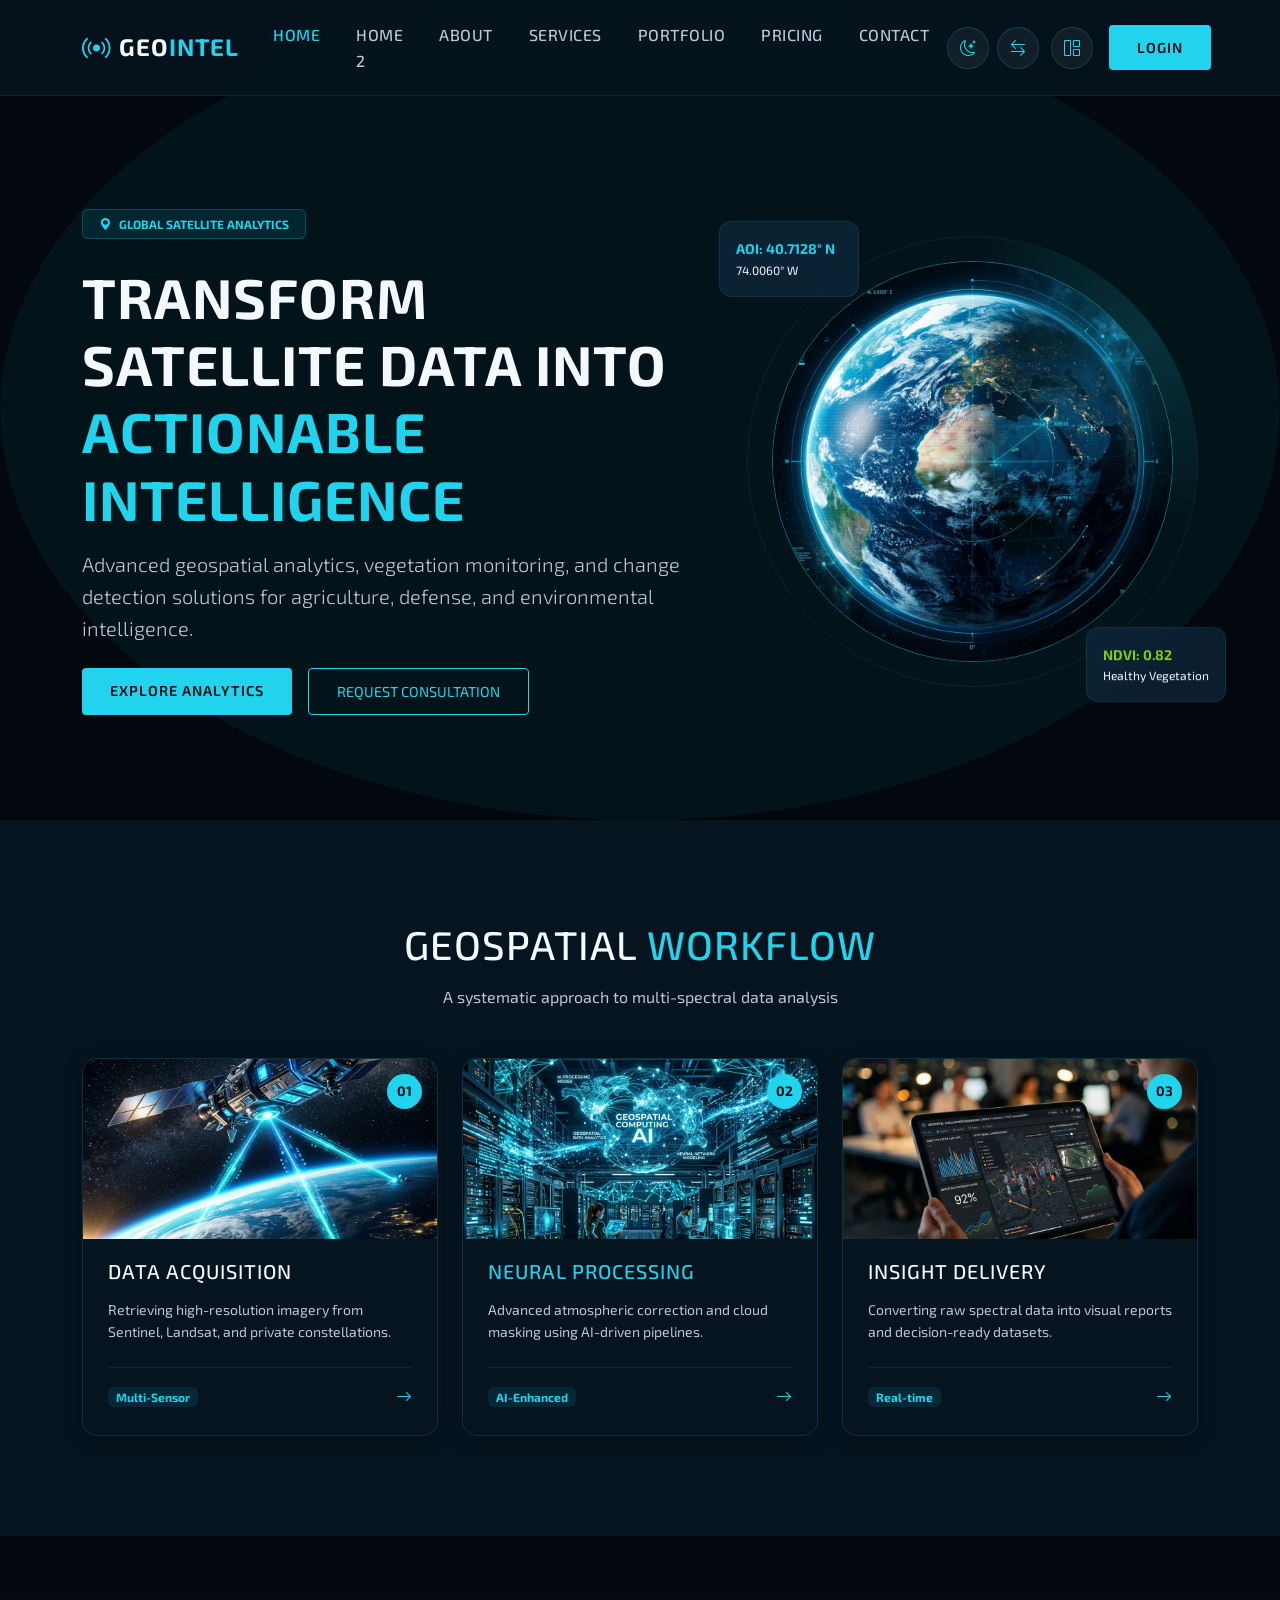
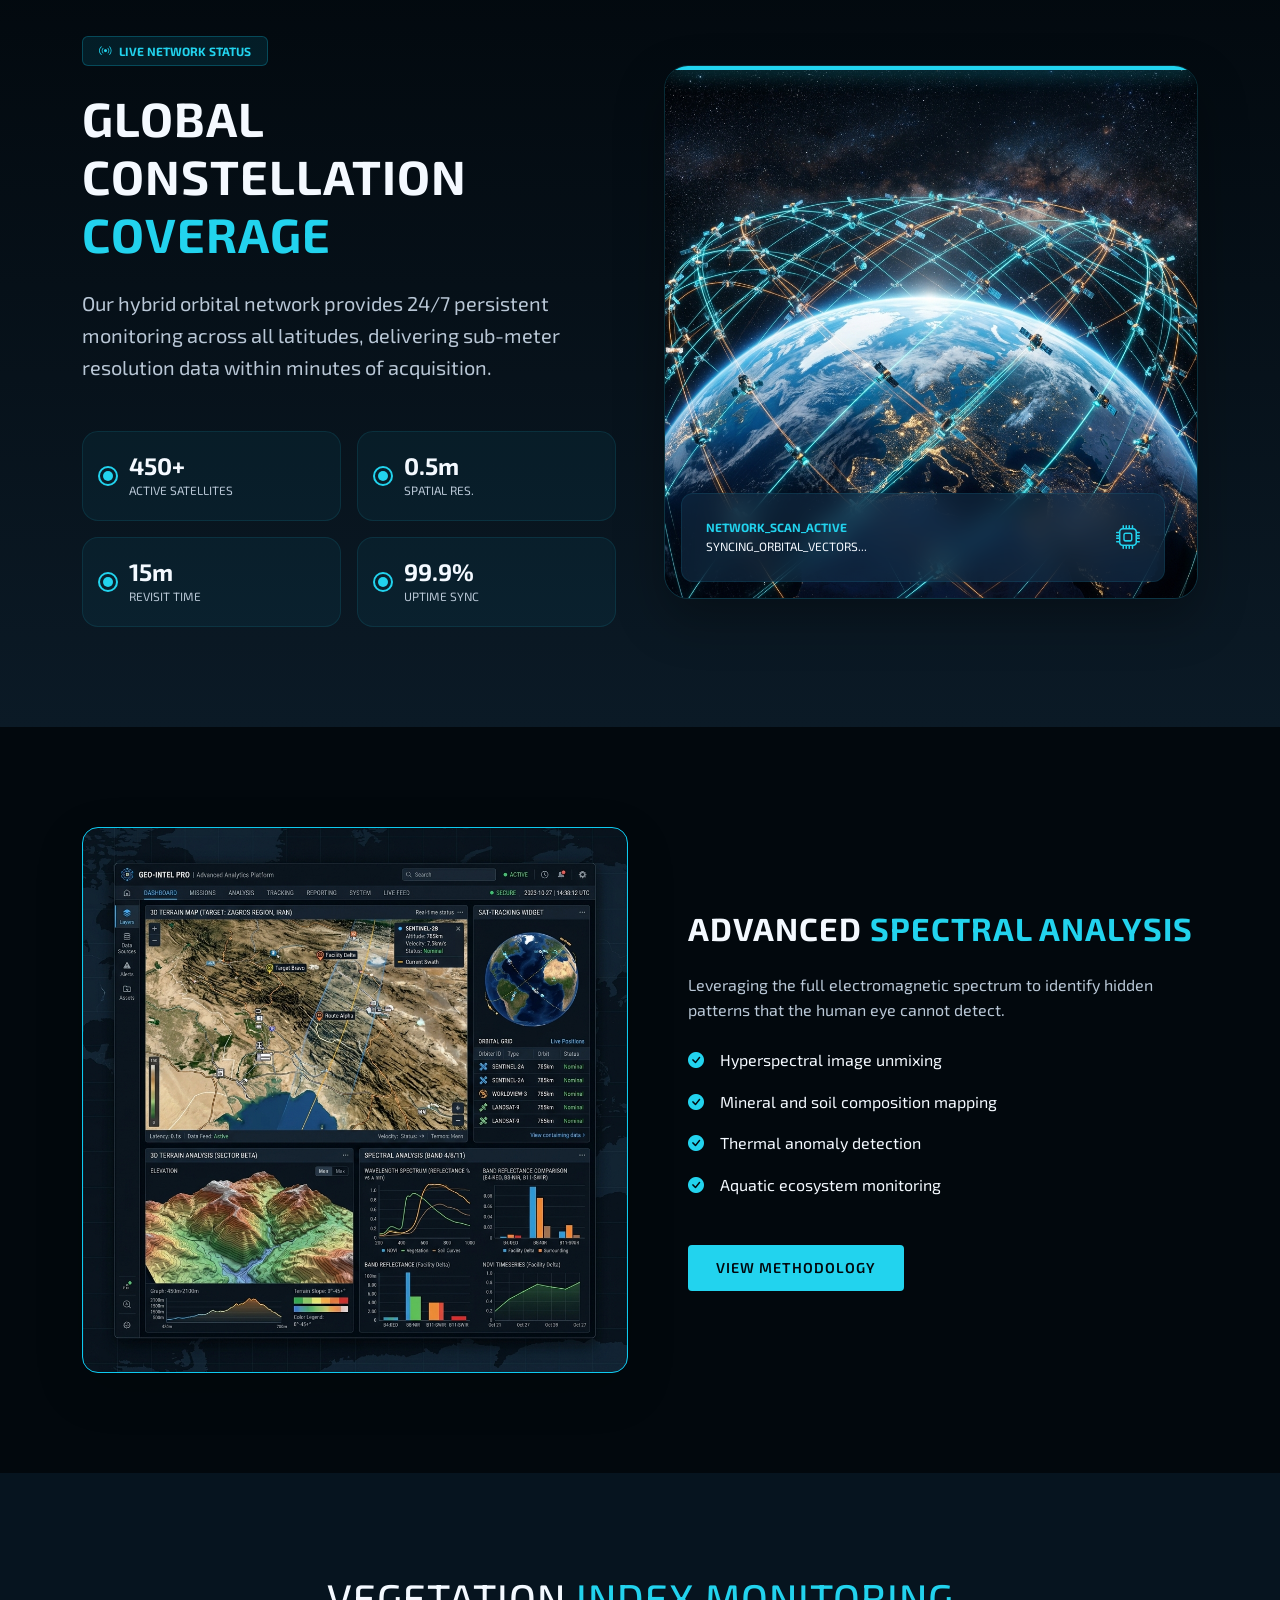
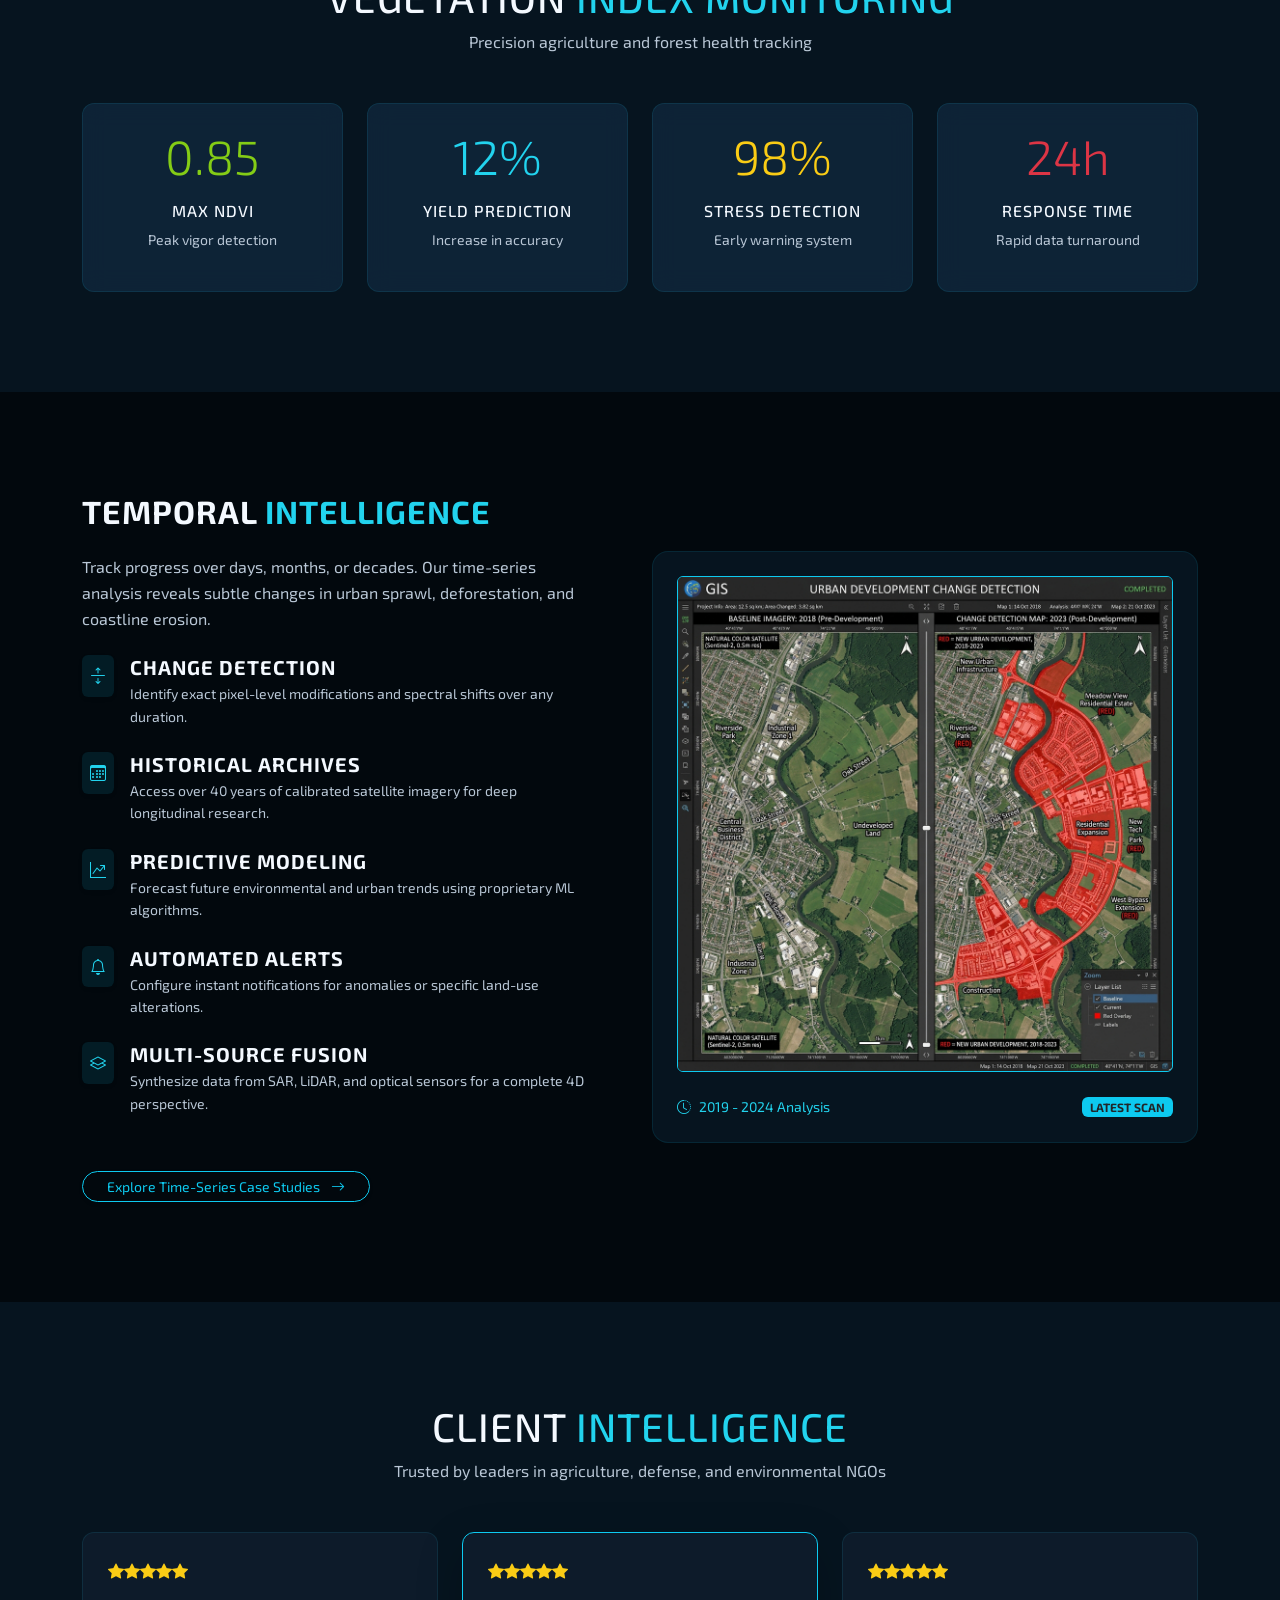
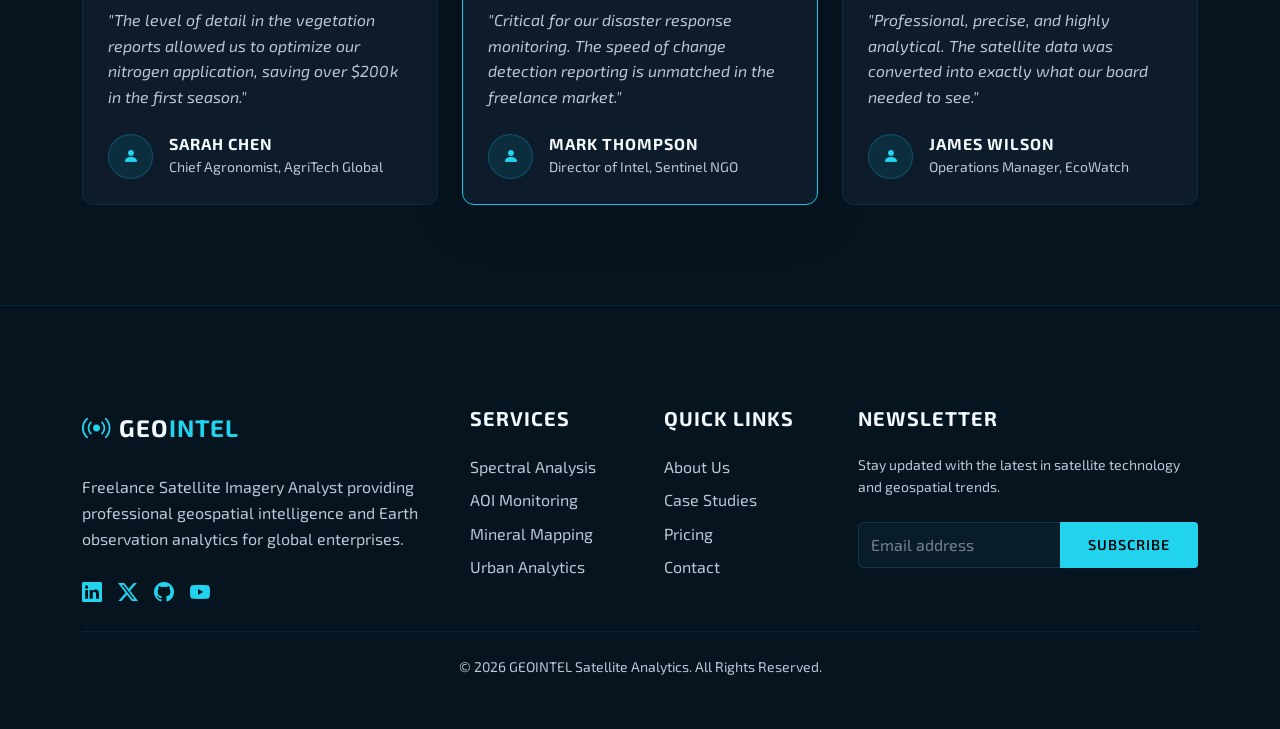
==== commit e3e7996e: "2nd commit" ====
--- a/index.html
+++ b/index.html
@@ -82,11 +82,11 @@
                         <div class="radar-glow rounded-circle p-4 border border-info border-opacity-10">
                             <img src="assets/images/hero.png" alt="Satellite View" class="img-fluid rounded-circle border border-info border-opacity-50">
                         </div>
-                        <div class="floating-data position-absolute top-0 start-0 p-3 glass-panel animate-pulse-cyan" style="transform: translate(-20%, -20%);">
+                        <div class="floating-data floating-data-top p-3 glass-panel animate-pulse-cyan">
                             <div class="text-info small fw-bold">AOI: 40.7128° N</div>
                             <div class="text-white smaller">74.0060° W</div>
                         </div>
-                        <div class="floating-data position-absolute bottom-0 end-0 p-3 glass-panel" style="transform: translate(20%, 20%);">
+                        <div class="floating-data floating-data-bottom p-3 glass-panel">
                             <div class="text-success small fw-bold">NDVI: 0.82</div>
                             <div class="text-white smaller">Healthy Vegetation</div>
                         </div>
@@ -316,21 +316,47 @@
                 <div class="col-lg-6 order-lg-1 pe-lg-5">
                     <h2 class="mb-4">Temporal <span class="text-info">Intelligence</span></h2>
                     <p class="text-muted mb-4">Track progress over days, months, or decades. Our time-series analysis reveals subtle changes in urban sprawl, deforestation, and coastline erosion.</p>
-                    <div class="d-grid gap-3">
+                    <div class="d-grid gap-4">
                         <div class="d-flex align-items-start gap-3">
-                            <div class="bg-info bg-opacity-10 p-2 rounded"><i class="bi bi-arrows-expand text-info"></i></div>
+                            <div class="bg-info bg-opacity-10 p-2 rounded shadow-sm"><i class="bi bi-arrows-expand text-info"></i></div>
                             <div>
                                 <h5 class="mb-1">Change Detection</h5>
-                                <p class="small text-muted">Identify exact pixel-level modifications over time.</p>
+                                <p class="small text-muted mb-0">Identify exact pixel-level modifications and spectral shifts over any duration.</p>
                             </div>
                         </div>
                         <div class="d-flex align-items-start gap-3">
-                            <div class="bg-info bg-opacity-10 p-2 rounded"><i class="bi bi-calendar3 text-info"></i></div>
+                            <div class="bg-info bg-opacity-10 p-2 rounded shadow-sm"><i class="bi bi-calendar3 text-info"></i></div>
                             <div>
                                 <h5 class="mb-1">Historical Archives</h5>
-                                <p class="small text-muted">Access over 40 years of satellite data for deep research.</p>
-                            </div>
-                        </div>
+                                <p class="small text-muted mb-0">Access over 40 years of calibrated satellite imagery for deep longitudinal research.</p>
+                            </div>
+                        </div>
+                        <div class="d-flex align-items-start gap-3">
+                            <div class="bg-info bg-opacity-10 p-2 rounded shadow-sm"><i class="bi bi-graph-up-arrow text-info"></i></div>
+                            <div>
+                                <h5 class="mb-1">Predictive Modeling</h5>
+                                <p class="small text-muted mb-0">Forecast future environmental and urban trends using proprietary ML algorithms.</p>
+                            </div>
+                        </div>
+                        <div class="d-flex align-items-start gap-3">
+                            <div class="bg-info bg-opacity-10 p-2 rounded shadow-sm"><i class="bi bi-bell text-info"></i></div>
+                            <div>
+                                <h5 class="mb-1">Automated Alerts</h5>
+                                <p class="small text-muted mb-0">Configure instant notifications for anomalies or specific land-use alterations.</p>
+                            </div>
+                        </div>
+                        <div class="d-flex align-items-start gap-3">
+                            <div class="bg-info bg-opacity-10 p-2 rounded shadow-sm"><i class="bi bi-layers text-info"></i></div>
+                            <div>
+                                <h5 class="mb-1">Multi-Source Fusion</h5>
+                                <p class="small text-muted mb-0">Synthesize data from SAR, LiDAR, and optical sensors for a complete 4D perspective.</p>
+                            </div>
+                        </div>
+                    </div>
+                    <div class="mt-5 pt-2">
+                        <a href="portfolio.html" class="btn btn-outline-info btn-sm rounded-pill px-4 shadow-sm">
+                            Explore Time-Series Case Studies <i class="bi bi-arrow-right ms-2"></i>
+                        </a>
                     </div>
                 </div>
             </div>
--- a/assets/css/style.css
+++ b/assets/css/style.css
@@ -445,6 +445,31 @@
     box-shadow: 0 10px 30px rgba(0,0,0,0.3), 0 0 15px var(--grid-glow);
 }
 
+.service-card-img {
+    height: 220px;
+    width: 100%;
+    object-fit: cover;
+}
+
+/* Accordion Visibility Fixes */
+.accordion-button {
+    color: white !important;
+    background-color: transparent !important;
+}
+
+.accordion-button:not(.collapsed) {
+    color: var(--aurora-cyan) !important;
+    box-shadow: none !important;
+}
+
+.accordion-button::after {
+    filter: invert(1) brightness(2);
+}
+
+.accordion-item {
+    background-color: transparent !important;
+}
+
 /* Buttons */
 .btn-geo {
     background: var(--aurora-cyan);
@@ -887,3 +912,108 @@
         text-align: center !important;
     }
 }
+
+/* Floating Data Cards */
+.floating-data {
+    position: absolute;
+    z-index: 10;
+    min-width: 140px;
+    transition: var(--transition);
+}
+
+.floating-data-top {
+    top: 0;
+    left: 0;
+    transform: translate(-20%, -20%);
+}
+
+.floating-data-bottom {
+    bottom: 0;
+    right: 0;
+    transform: translate(20%, 20%);
+}
+
+@media (max-width: 767px) {
+    .floating-data-top {
+        transform: translate(0, -10%);
+        left: 10px;
+    }
+    
+    .floating-data-bottom {
+        transform: translate(0, 10%);
+        right: 10px;
+    }
+}
+
+@media (max-width: 480px) {
+    .floating-data {
+        min-width: 120px;
+        padding: 0.5rem !important;
+    }
+    
+    .floating-data-top {
+        top: -10px;
+        left: 0;
+    }
+    
+    .floating-data-bottom {
+        bottom: -10px;
+        right: 0;
+    }
+}
+
+/* Navbar Collapse Override for 1024px (iPad Pro) */
+@media (max-width: 1024px) {
+    .navbar-expand-lg .navbar-toggler {
+        display: flex !important;
+        align-items: center;
+        justify-content: center;
+    }
+    .navbar-expand-lg .navbar-collapse {
+        display: none !important;
+    }
+    .navbar-expand-lg .navbar-collapse.show {
+        display: flex !important;
+        flex-direction: column !important;
+        align-items: center !important;
+        justify-content: center !important;
+        flex-basis: 100%;
+        width: 100% !important;
+        text-align: center !important;
+    }
+    .navbar-expand-lg .navbar-nav {
+        flex-direction: column !important;
+        align-items: center !important;
+        text-align: center !important;
+        padding: 1.5rem 0 0 0 !important;
+        margin: 0 !important;
+        width: 100% !important;
+    }
+    .navbar-expand-lg .navbar-nav .nav-item {
+        width: 100% !important;
+    }
+    .navbar-expand-lg .navbar-collapse > .d-flex {
+        display: flex !important;
+        flex-direction: row !important;
+        justify-content: center !important;
+        align-items: center !important;
+        padding: 1.5rem 0 !important;
+        margin: 0 !important;
+        gap: 12px !important;
+        width: 100% !important;
+    }
+    .navbar-expand-lg .navbar-collapse .btn-icon-circle {
+        margin: 0 !important;
+        flex: 0 0 auto !important;
+    }
+    .navbar-expand-lg .navbar-collapse .btn-geo {
+        margin-left: 0 !important;
+        flex: 0 0 auto !important;
+    }
+    .navbar-expand-lg .container {
+        display: flex !important;
+        flex-wrap: wrap !important;
+        align-items: center !important;
+        justify-content: space-between !important;
+    }
+}
